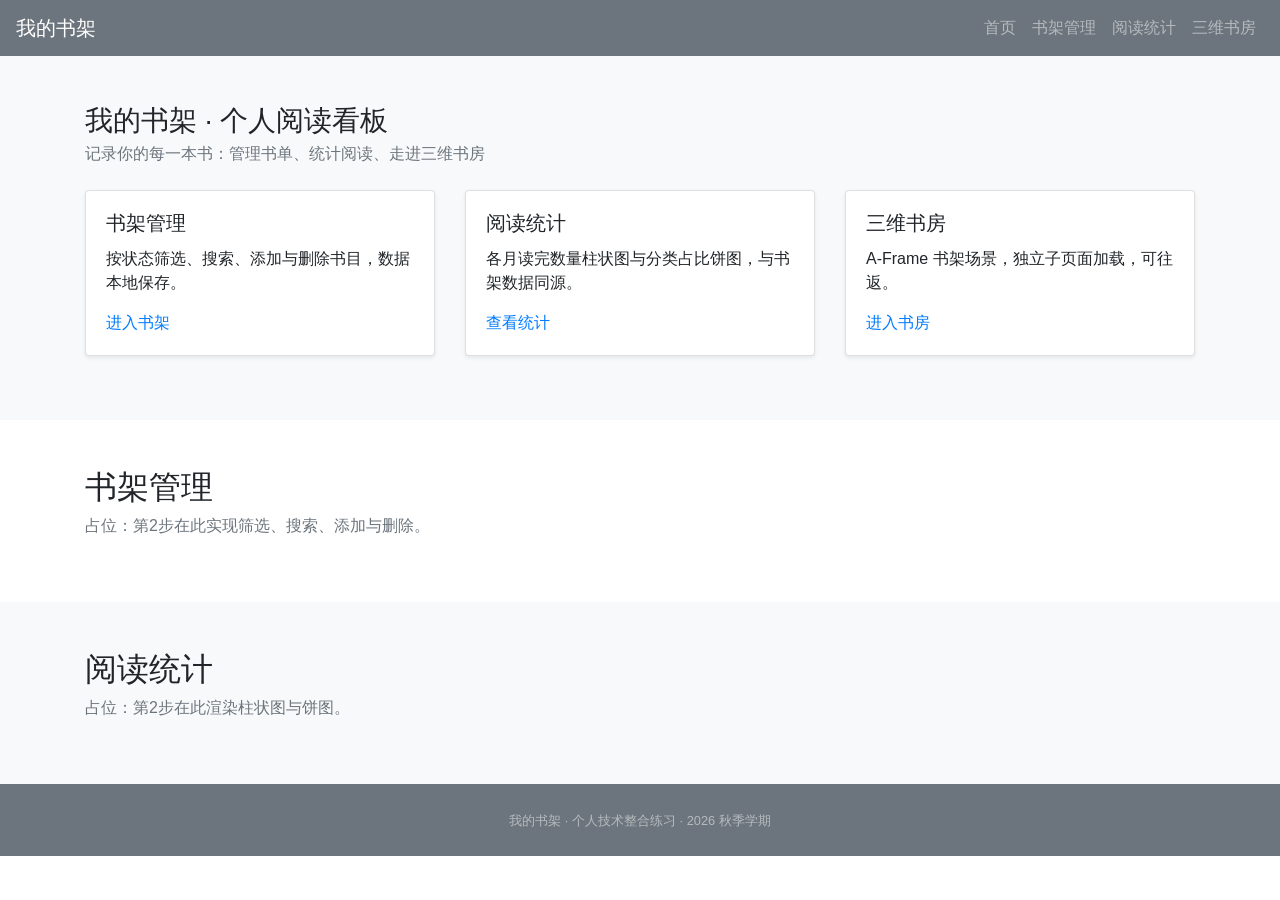
==== 自主实践/index.html @ 828e2ca3 "搭建个人阅读看板整合骨架（导航四入口+首页卡片+模块占位）" ====
<!DOCTYPE html>
<html lang="zh-CN">
<head>
  <meta charset="UTF-8">
  <meta name="viewport" content="width=device-width, initial-scale=1.0">
  <title>我的书架 · 个人阅读看板</title>
  <link rel="stylesheet" href="https://cdn.bootcdn.net/ajax/libs/twitter-bootstrap/4.6.2/css/bootstrap.min.css">
  <link rel="stylesheet" href="css/style.css">
</head>
<body data-spy="scroll" data-target="#mainNav" data-offset="100">
  <nav id="mainNav" class="navbar navbar-expand-md navbar-dark bg-secondary sticky-top">
    <a class="navbar-brand" href="#home">我的书架</a>
    <button class="navbar-toggler" type="button" data-toggle="collapse" data-target="#navMenu"
            aria-controls="navMenu" aria-expanded="false" aria-label="切换导航">
      <span class="navbar-toggler-icon"></span>
    </button>
    <div id="navMenu" class="collapse navbar-collapse">
      <ul class="navbar-nav ml-auto">
        <li class="nav-item"><a class="nav-link" href="#home">首页</a></li>
        <li class="nav-item"><a class="nav-link" href="#shelf">书架管理</a></li>
        <li class="nav-item"><a class="nav-link" href="#stats">阅读统计</a></li>
        <li class="nav-item"><a class="nav-link" href="three-d/study.html">三维书房</a></li>
      </ul>
    </div>
  </nav>
  <main>
    <header id="home" class="py-5 bg-light">
      <div class="container">
        <h1 class="h3 mb-1">我的书架 · 个人阅读看板</h1>
        <p class="text-muted mb-4">记录你的每一本书：管理书单、统计阅读、走进三维书房</p>
        <div class="row">
          <div class="col-12 col-md-4 mb-3">
            <div class="card h-100 shadow-sm">
              <div class="card-body">
                <h5 class="card-title">书架管理</h5>
                <p class="card-text">按状态筛选、搜索、添加与删除书目，数据本地保存。</p>
                <a href="#shelf" class="card-link">进入书架</a>
              </div>
            </div>
          </div>
          <div class="col-12 col-md-4 mb-3">
            <div class="card h-100 shadow-sm">
              <div class="card-body">
                <h5 class="card-title">阅读统计</h5>
                <p class="card-text">各月读完数量柱状图与分类占比饼图，与书架数据同源。</p>
                <a href="#stats" class="card-link">查看统计</a>
              </div>
            </div>
          </div>
          <div class="col-12 col-md-4 mb-3">
            <div class="card h-100 shadow-sm">
              <div class="card-body">
                <h5 class="card-title">三维书房</h5>
                <p class="card-text">A-Frame 书架场景，独立子页面加载，可往返。</p>
                <a href="three-d/study.html" class="card-link">进入书房</a>
              </div>
            </div>
          </div>
        </div>
      </div>
    </header>
    <section id="shelf" class="py-5">
      <div class="container">
        <h2>书架管理</h2>
        <p class="text-muted">占位：第2步在此实现筛选、搜索、添加与删除。</p>
      </div>
    </section>
    <section id="stats" class="py-5 bg-light">
      <div class="container">
        <h2>阅读统计</h2>
        <p class="text-muted">占位：第2步在此渲染柱状图与饼图。</p>
      </div>
    </section>
  </main>
  <footer class="py-4 bg-secondary text-white-50 text-center">
    <small>我的书架 · 个人技术整合练习 · 2026 秋季学期</small>
  </footer>
  <script src="libs/jquery-3.7.1.min.js"></script>
  <script src="libs/bootstrap.bundle.min.js"></script>
  <script src="libs/echarts.min.js"></script>
</body>
</html>
---- 自主实践/css/style.css ----
html { scroll-behavior: smooth; }
section, header { scroll-margin-top: 70px; }
.card:hover { transform: translateY(-2px); transition: transform .2s; }
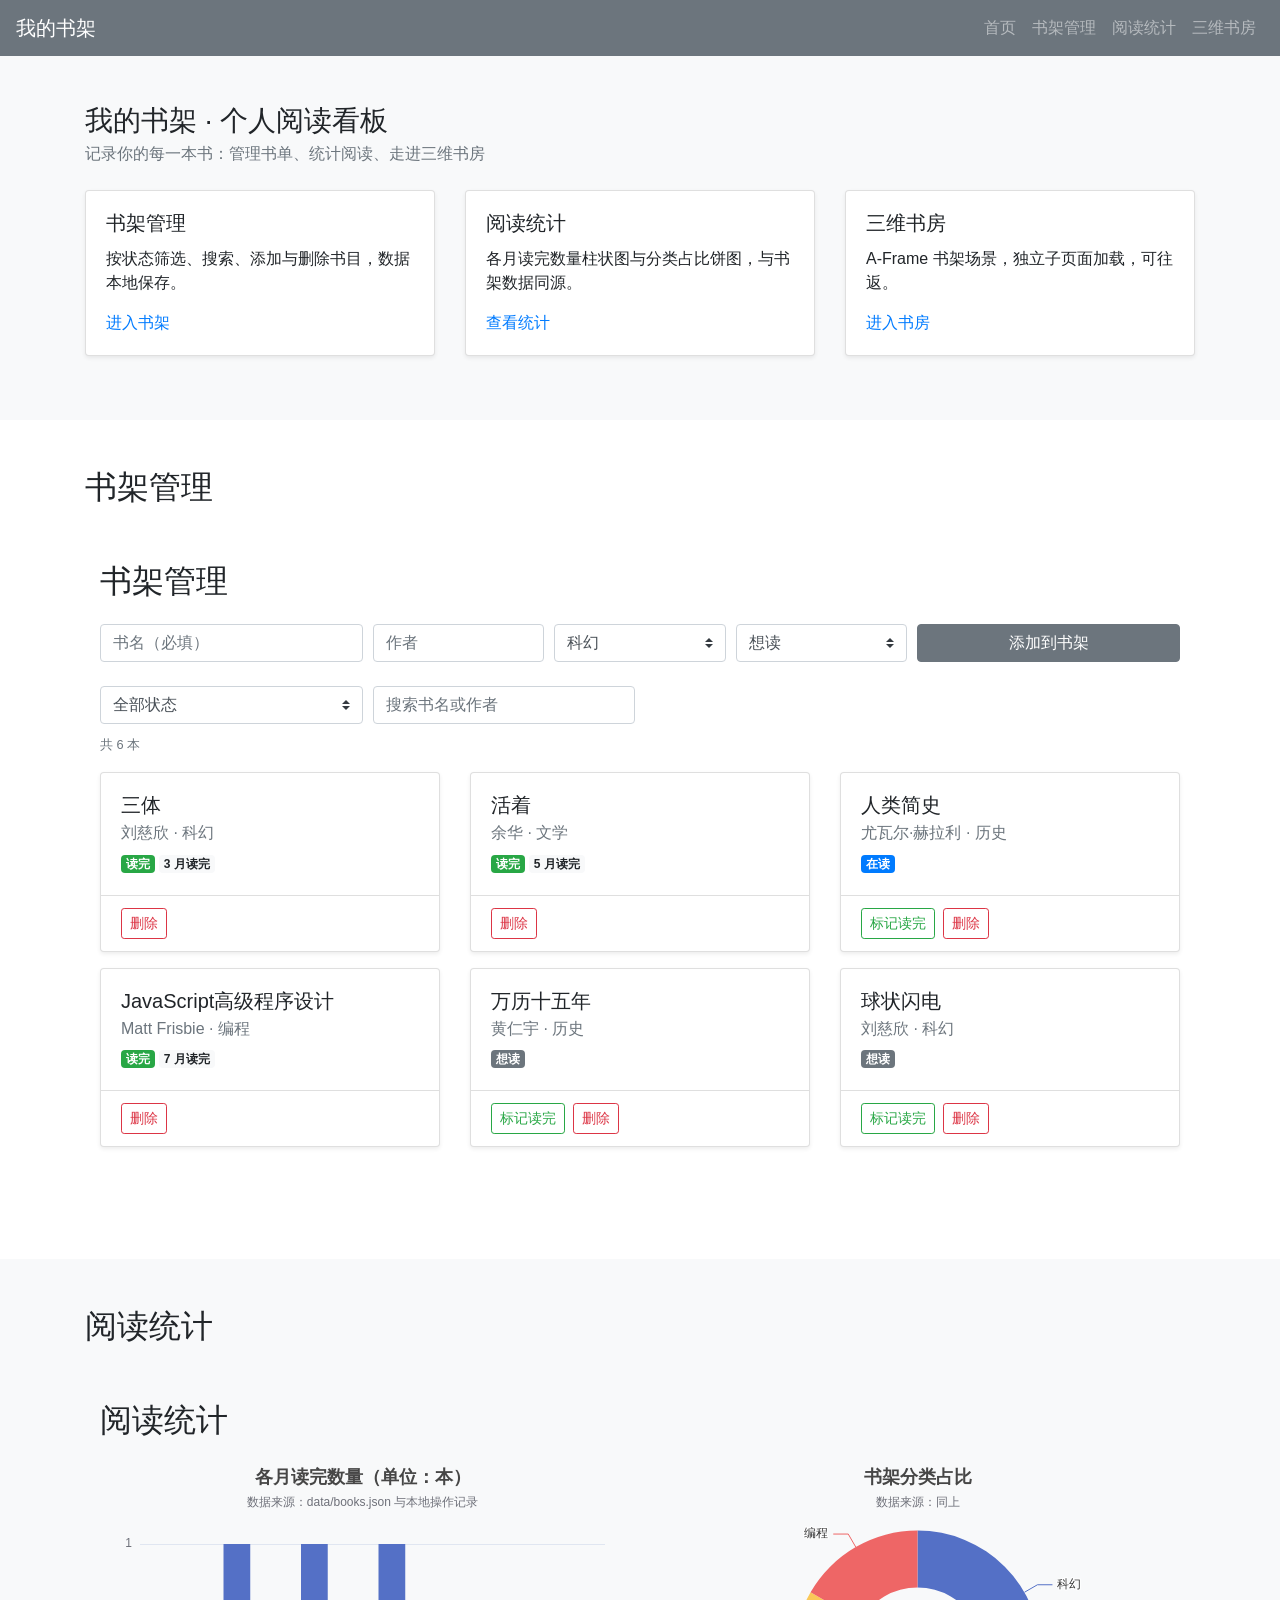
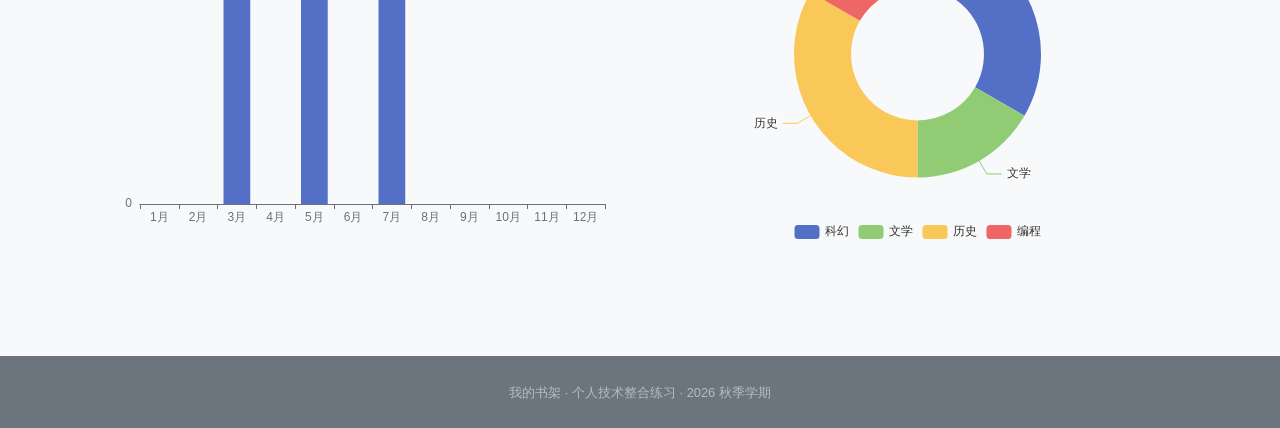
==== commit 50f0ed3c: "书架筛选搜索增删（localStorage）与双图表（柱状图+饼图）" ====
--- a/自主实践/index.html
+++ b/自主实践/index.html
@@ -62,13 +62,86 @@
     <section id="shelf" class="py-5">
       <div class="container">
         <h2>书架管理</h2>
-        <p class="text-muted">占位：第2步在此实现筛选、搜索、添加与删除。</p>
+        <section id="shelf" class="py-5">
+          <div class="container">
+            <h2 class="mb-4">书架管理</h2>
+            <div id="shelfLoading" class="text-center py-5">
+              <div class="spinner-border text-secondary" role="status"></div>
+              <p class="mt-2 text-muted">书目加载中…</p>
+            </div>
+            <div id="shelfError" class="alert alert-danger d-none" role="alert">
+              书目加载失败：请确认通过本地服务器访问，且 data/books.json 存在。
+              <button id="retryBtn" class="btn btn-sm btn-danger ml-2">重试</button>
+            </div>
+            <div id="shelfBody" class="d-none">
+              <form id="addForm" class="form-row align-items-end mb-3">
+                <div class="col-12 col-md-3 mb-2">
+                  <label class="sr-only" for="bookTitle">书名</label>
+                  <input id="bookTitle" class="form-control" placeholder="书名（必填）" maxlength="50">
+                </div>
+                <div class="col-6 col-md-2 mb-2">
+                  <label class="sr-only" for="bookAuthor">作者</label>
+                  <input id="bookAuthor" class="form-control" placeholder="作者" maxlength="30">
+                </div>
+                <div class="col-6 col-md-2 mb-2">
+                  <label class="sr-only" for="bookCategory">分类</label>
+                  <select id="bookCategory" class="custom-select">
+                    <option>科幻</option><option>文学</option><option>历史</option>
+                    <option>编程</option><option>其他</option>
+                  </select>
+                </div>
+                <div class="col-6 col-md-2 mb-2">
+                  <label class="sr-only" for="bookStatus">状态</label>
+                  <select id="bookStatus" class="custom-select">
+                    <option value="wish">想读</option>
+                    <option value="reading">在读</option>
+                    <option value="done">读完</option>
+                  </select>
+                </div>
+                <div class="col-6 col-md-3 mb-2">
+                  <button type="submit" class="btn btn-secondary btn-block">添加到书架</button>
+                </div>
+                <div class="col-12"><small id="formHint" class="text-danger"></small></div>
+              </form>
+              <div class="form-row align-items-center mb-3">
+                <div class="col-6 col-md-3 mb-2 mb-md-0">
+                  <label class="sr-only" for="statusFilter">按状态筛选</label>
+                  <select id="statusFilter" class="custom-select">
+                    <option value="all">全部状态</option>
+                    <option value="wish">想读</option>
+                    <option value="reading">在读</option>
+                    <option value="done">读完</option>
+                  </select>
+                </div>
+                <div class="col-6 col-md-3">
+                  <label class="sr-only" for="searchInput">搜索</label>
+                  <input id="searchInput" class="form-control" placeholder="搜索书名或作者">
+                </div>
+                <div class="col-12 mt-2"><small class="text-muted" id="bookCount"></small></div>
+              </div>
+              <div id="bookList" class="row"></div>
+            </div>
+          </div>
+        </section>
       </div>
     </section>
     <section id="stats" class="py-5 bg-light">
       <div class="container">
         <h2>阅读统计</h2>
-        <p class="text-muted">占位：第2步在此渲染柱状图与饼图。</p>
+        <section id="stats" class="py-5 bg-light">
+          <div class="container">
+            <h2 class="mb-4">阅读统计</h2>
+            <div class="row">
+              <div class="col-12 col-lg-6 mb-3">
+                <!-- 图表容器必须定高（防止高度为0图表不显示） -->
+                <div id="chartMonth" style="height: 380px;"></div>
+              </div>
+              <div class="col-12 col-lg-6 mb-3">
+                <div id="chartCategory" style="height: 380px;"></div>
+              </div>
+            </div>
+          </div>
+        </section>
       </div>
     </section>
   </main>
@@ -78,5 +151,6 @@
   <script src="libs/jquery-3.7.1.min.js"></script>
   <script src="libs/bootstrap.bundle.min.js"></script>
   <script src="libs/echarts.min.js"></script>
+  <script src="js/app.js"></script>
 </body>
 </html>
